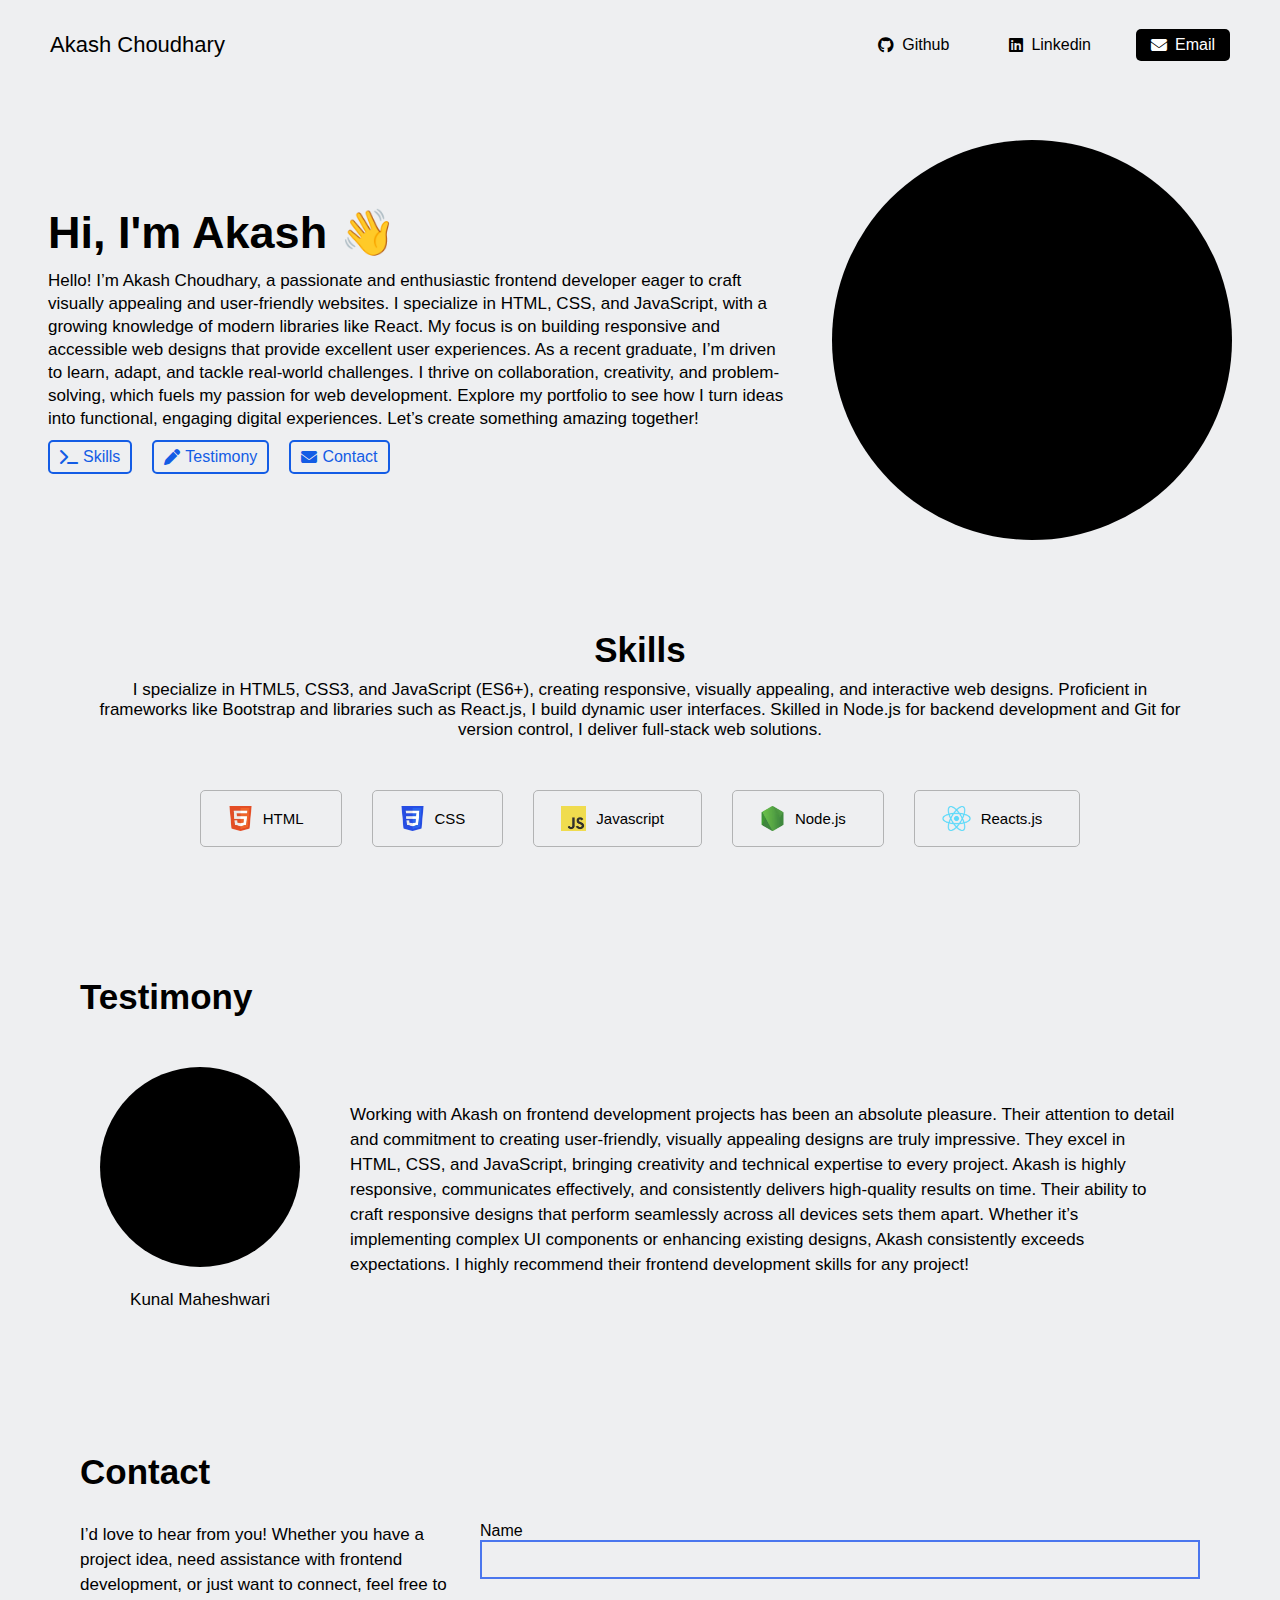
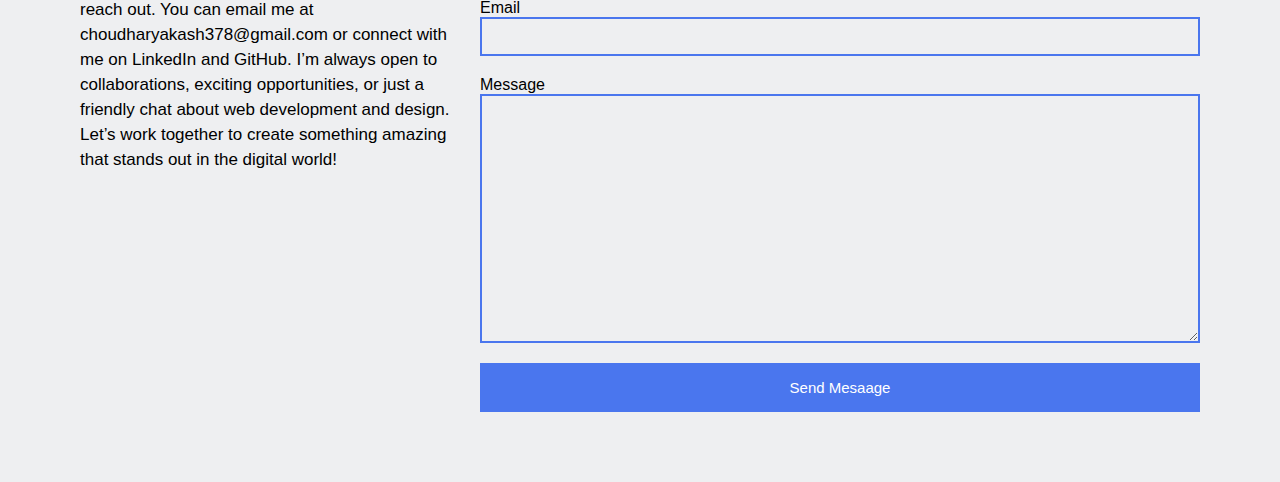
==== Potfolio Website/index.html @ 3acafe72 "portfolio" ====
<!DOCTYPE html>
<html lang="en">
<head>
    <meta charset="UTF-8">
    <meta name="viewport" content="width=device-width, initial-scale=1.0">
    <link rel="stylesheet" href="style.css">
    <link rel="stylesheet" href="https://cdnjs.cloudflare.com/ajax/libs/font-awesome/6.7.2/css/all.min.css">
    <title>Portfolio Website</title>
</head>
<body>
    <nav>
        <div class="heading">
            <h4>Akash Choudhary</h4>
        </div>

        <div class="left-side">
            <div class="Github">
                <i class="fa-brands fa-github"></i>
                <a href="#">Github</a>
            </div>
            <div class="Linkedin">
                <i class="fa-brands fa-linkedin"></i>
                <a href="#">Linkedin</a>
            </div>
            <div class="Email">
            <i class="fa-solid fa-envelope"></i>
            <a href="#">Email</a>
            </div>
        </div>
    </nav>

    <div class="main-content">
        <div class="Introduction">
            <h3>Hi, I'm Akash 👋</h3>
        
            <p>Hello! I’m Akash Choudhary, a passionate and enthusiastic frontend developer eager to craft visually appealing and user-friendly websites. I specialize in HTML, CSS, and JavaScript, with a growing knowledge of modern libraries like React. My focus is on building responsive and accessible web designs that provide excellent user experiences. As a recent graduate, I’m driven to learn, adapt, and tackle real-world challenges. I thrive on collaboration, creativity, and problem-solving, which fuels my passion for web development. Explore my portfolio to see how I turn ideas into functional, engaging digital experiences. Let’s create something amazing together!</p>

            <div class="Details">
                <div class="Details-box">
                    <i class="fa-solid fa-terminal"></i>
                    <!-- <p id="skills-click">Skills</p> -->
                     <a href="#skills-click"> Skills</a>
                </div>
                <div class="Details-box">
                    <i class="fa-solid fa-pen"></i>
                    <!-- <p>Testimony</p> -->
                     <a href="#Testimony-click">Testimony</a>
                </div>
                <div class="Details-box">
                    <i class="fa-solid fa-envelope"></i>
                   <!-- <p>Contact</p> -->
                    <a href="#Contact-click">Contact</a>
                </div>
            </div>
        </div>
        <div class="Photo"></div>
    </div>
    <div id="skills-click" class="Skills">
         <h2>Skills</h2>
        <p>
I specialize in HTML5, CSS3, and JavaScript (ES6+), creating responsive, visually appealing, and interactive web designs. Proficient in frameworks like Bootstrap and libraries such as React.js, I build dynamic user interfaces. Skilled in Node.js for backend development and Git for version control, I deliver full-stack web solutions.</p>

        <div class="main-skills">
            <div class="boxes">
                <img class="all-images" src="./images/html-logo.webp" alt="">
                <p>HTML</p>
            </div>
            <div class="boxes">
                <img class="all-images" src="./images/css-logo.webp" alt="">
                <p>CSS</p>
            </div>
            <div class="boxes">
                <img class="all-images" src="./images/javascript-logo.webp" alt="">
                <p>Javascript</p>
            </div>
            <div class="boxes">
                <img class="all-images" src="./images/node-logo.webp" alt="">
                <p>Node.js</p>
            </div>
            <div class="boxes">
                <img class="all-images" src="./images/react-logo.webp" alt="">
                <p>Reacts.js</p>
            </div>
        </div>
    </div>
 <div class="testimony">
    <h2 id="Testimony-click">Testimony</h2>
    <div class="inner-content">
        <div class="circle-content">
        <div class="circl1"></div>
        <p>Kunal Maheshwari</p>
     </div>
     <p>Working with Akash on frontend development projects has been an absolute pleasure. Their attention to detail and commitment to creating user-friendly, visually appealing designs are truly impressive. They excel in HTML, CSS, and JavaScript, bringing creativity and technical expertise to every project. Akash is highly responsive, communicates effectively, and consistently delivers high-quality results on time. Their ability to craft responsive designs that perform seamlessly across all devices sets them apart. Whether it’s implementing complex UI components or enhancing existing designs, Akash consistently exceeds expectations. I highly recommend their frontend development skills for any project!</p>
        </div>
    
</div>
</div> 

 <div id="Contact-click" class="contact">
        <h2>Contact</h2>

    <div class="contact-data">
        <div class="contact-content">
       I’d love to hear from you! Whether you have a project idea, need assistance with frontend development, or just want to connect, feel free to reach out. You can email me at choudharyakash378@gmail.com or connect with me on LinkedIn and GitHub. I’m always open to collaborations, exciting opportunities, or just a friendly chat about web development and design. Let’s work together to create something amazing that stands out in the digital world!







        </div>
        <div class="contact-form">
          <form action="">
            <label for="Name">Name</label>
            <input type="text" >
            <label for="Email">Email</label>
            <input type="email">
            <label for="Message">Message</label>
            <textarea name="" id="" rows="15"></textarea>
            <button type="submit">Send Mesaage</button>
        </form>
    </div>

    </div>
</div> 


</body>
</html>
---- Potfolio Website/style.css ----
* {
  margin: 0;
  padding: 0;
  box-sizing: border-box;
  font-family: "Lucida Sans", "Lucida Sans Regular", "Lucida Grande",
    "Lucida Sans Unicode", Geneva, Verdana, sans-serif;
}

body,
html {
  background-color: #eeeff1;
  height: 100%;
  width: 100%;
}
nav {
  height: 10vh;
  /* background-color: rgb(255, 0, 242); */
  display: flex;
  align-items: center;
  justify-content: space-between;
  padding: 40px 50px;
  /* gap: 20px; */
}

.heading h4 {
  font-size: 22px;
  font-weight: 500;
}

.left-side {
  display: flex;
  justify-content: center;
  align-items: center;
  gap: 30px;
}
.left-side a {
  text-decoration: none;
  color: black;
}
.Github {
  display: flex;
  align-items: center;
  justify-content: center;
  gap: 8px;
  padding: 7px 15px;
  border-radius: 5px;
}
.Github:hover {
  background-color: black;
  color: white;
}

.Github:hover a {
  color: white;
}

.Linkedin {
  display: flex;
  align-items: center;
  justify-content: center;
  gap: 8px;
  padding: 7px 15px;
  border-radius: 5px;
}
.Linkedin:hover {
  background-color: black;
  color: white;
}
.Linkedin:hover a {
  color: white;
}
.Email {
  cursor: pointer;
  display: flex;
  align-items: center;
  justify-content: center;
  gap: 8px;
  background-color: black;
  /* height: 20px; */
  color: white;
  padding: 7px 15px;
  border-radius: 5px;
}
.Email a {
  color: white;
}
.main-content {
  display: flex;
  justify-content: space-around;
  align-items: center;
  padding: 50px 25px;
  width: 100%;
}
.Introduction {
  width: 60%;
  padding: 50px 0px;
}
.Introduction h3 {
  font-size: 45px;
}
.Introduction p {
  line-height: 25px;
  font-size: 17px;
  padding: 10px 0px;
  line-height: 23px;
}
.Details-box a {
  display: inline-block;
  text-decoration: none;
  color: rgb(19, 92, 229);
}
/* .Details-box a:hover
{
    color: black;
   
} */


.Details {
  display: flex;
  gap: 20px;
}

.Details-box {
  border: 2px solid rgb(19, 92, 229);
  padding: 6px 10px;
  display: flex;
  justify-content: center;
  align-items: center;
  gap: 5px;
  border-radius: 5px;
  color: rgb(19, 92, 229);
  cursor: pointer;
}
/* ..Details-box a:hover
{

} */
.Details-box:hover {
  border: 2px solid black;
  color: black;
}
.Details-box:hover a {
  color: black;
}

.Photo {
  height: 400px;
  width: 400px;
  background-color: black;
  border-radius: 50%;
  flex-shrink: 0;
}
.Skills {
  padding: 40px 80px;
}
.Skills h2 {
  font-size: 35px;
  text-align: center;
}
.Skills p {
  text-align: center;
  padding: 10px;
  font-size: 17px;
}
.main-skills {
  display: flex;
  align-items: center;
  justify-content: center;
  padding: 40px 80px;
  width: 100%;
  gap: 30px;
}
.boxes {
  display: flex;
  align-items: center;
  justify-content: center;
  border: 1px solid rgb(178, 179, 180);
  /* padding:  2px 40px; */
  border-radius: 5px;
  padding: 1vh 3vh;
  /* width: 28vh; */
  /* width: 100%; */
}
.boxes p {
  font-size: 15px;
  font-weight: 400;
}
.all-images {
  height: 25px;
}
.testimony {
  padding: 50px 80px;
}
.testimony h2 {
  font-size: 35px;
}
.testimony p {
  line-height: 25px;
  font-size: 17px;
}
.inner-content {
  padding: 50px 20px;
  display: flex;
  align-items: center;
  justify-content: flex-start;
  gap: 50px;
}
.inner-content p {
  width: 80%;
}
.circle-content {
  display: flex;
  flex-direction: column;
  justify-content: center;
  align-items: center;
  gap: 20px;
}
.circl1 {
  height: 200px;
  width: 200px;
  border-radius: 50%;
  background-color: black;
}
.circle-content p {
  text-align: center;
}
.contact {
  padding: 40px 80px;
}
.contact h2 {
  font-size: 35px;
}

.contact-data {
  padding: 30px 0px;
  display: flex;
  gap: 20px;
}
.contact-content {
  font-size: 17px;
  line-height: 25px;
}

.contact-form form {
  display: flex;
  flex-direction: column;
}
.contact-form form input {
  margin-bottom: 20px;
  padding: 10px 10px;
  border: 2px solid #4a76ee;
  background-color: #eeeff1;
  width: 80vh;
  outline: none;
}
.contact-form form input:active {
  border: 2px solid #4a76ee;
}
/* .contact-form form input:active {
  border: 2px solid #4a76ee;
} */
.contact-form form textarea {
  margin-bottom: 20px;
  border: 2px solid #4a76ee;
  text-decoration: none;
  outline: none;
  width: 80vh;
  background-color: #eeeff1;
  padding: 10px 10px;
}
.contact-form form button {
  padding: 16px 200px;
  font-size: 15px;
  background-color: #4a76ee;
  border: none;
  color: white;
  width: 80vh;
}
.contact-form form button:hover {
  background-color: #2a5eef;
}
@media  (max-width: 700px) {
   nav
   {
    flex-wrap: wrap;
   }
  nav .heading h4 {
    font-size: 16px;
  }
  .Introduction
  {
    width: 100%;
  }
  
  .left-side
  {
    gap: 10px;
  }
  .left-side a
{
  font-size: 13px;
}
.Github
{
  padding: 5px 10px;
  border-radius: 2px;
}

.Linkedin
{
  padding: 5px 10px;
  border-radius: 2px;
}

.Email
{
   padding: 5px 10px;
  border-radius: 2px;
}

.main-content {
    flex-direction: column-reverse;
  }

  .main-content .Photo
  {
    height: 230px;
    width: 230px;
  }

  .Introduction h3
  {
    font-size: 30px;
    text-align: center;
    margin-bottom: 20px;
  }


    .Introduction p
    {
      font-size: 16px;
      font-weight: 400;
      width: 100%;
      text-align: center;
    
    }
    .Details
    {
      gap: 10px;
      justify-content: center;
    }
    .Details-box
  {
    padding: 3px 6px;

  }
  .Details-box a
  {
    font-size: 13px;
  }

  .Details-box .fa-pen
  {
    font-size: 13px;
  }
  .Details-box .fa-terminal
  {
    font-size: 13px;
  }

  .Details-box .fa-envelope
  {
    font-size: 13px;
  }
  .Skills
{
  padding: 20px 20px;
}
.Skills
{
  font-size: 16px;
}

  .Skills h2
  {
    font-size: 30px;
  }
  .boxes p
  {
    font-size: 13px;
    padding: 5px;
  }

  .main-skills
  {
    gap: 5px;
    font-size: 12px;
    flex-wrap: wrap;
  }
  .boxes
  {
    padding: 0.3vh 0.8vh;
  }
  .all-images
  {
    height: 19px;
  }

  .testimony
  {
    padding: 50px 20px;
    width: 100%;
  }
  .circl1
  {
        height: 160px;
    width: 160px;
  }
  .testimony p 
  {
    font-size: 14px;
    font-weight: 400;
  }
  .testimony h2 {
    font-size: 30px;
    text-align: center;
}
  .inner-content 
  {
    flex-direction: column;
  }
  .inner-content p {
    width: 100%;
    font-size: 15px;
    text-align: center;
}
.contact {
    padding: 50px 20px;
}
.contact-data {
    
    flex-direction: column;
}
.contact h2 {
    font-size: 30px;
    text-align: center;
}
.contact-content {
    font-size: 15px;
    line-height: 25px;
}
.contact-form form input {
    margin-bottom: 20px;
    padding: 7px 7px;
    border: 2px solid #4a76ee;
    background-color: #eeeff1;
    width: 100%;
    outline: none;
}
.contact-form form textarea {
  width: 100%;
}
.contact-form form button {
    padding: 10px;
    font-size: 13px;
    background-color: #4a76ee;
    border: none;
    color: white;
    width: 100%;
}
.contact-form form button {
        padding: 10px;
        font-size: 13px;
}
}
/* @media (max-width: 700px) {
  .main-skills {
    gap: 10px;
    width: 100%;
    /* flex-wrap: nowrap; 
  }
  .boxes {
    font-size: 10px;
    font-weight: 400;
    padding: 0.5vh 1vh;
  }
  .all-images {
    height: 15px;
  }
  .Skills h2 {
    font-size: 17px;
  }

  .Skills p {
    font-size: 8px;
  }
} */
/* @media (max-width: 1000px) {
  .heading h4 {
    font-size: 19px;
    font-weight: 500;
    display: inline-block;
  }

  .main-content {
    flex-direction: column-reverse;
  }
  .main-content .Introduction h3 {
    text-align: center;
  }
  .Details {
    align-items: center;
    justify-content: center;
  }

  .Photo {
    height: 300px;
    width: 300px;
  }

  .main-skills {
    gap: 20px;
    width: 100%;
  }
  .boxes {
    padding: 0.1vh 0.5vh;
    width: 100%;
  }
  .boxes p {
    font-size: 10px;
    font-weight: 400;
  }
  .Skills h2 {
    font-size: 23px;
  }

  .Skills p {
    font-size: 13px;
  }
  .all-images {
    height: 18px;
  }

  .inner-content {
    flex-direction: column;
  }
  .contact-data {
    flex-direction: column;
  }
} */
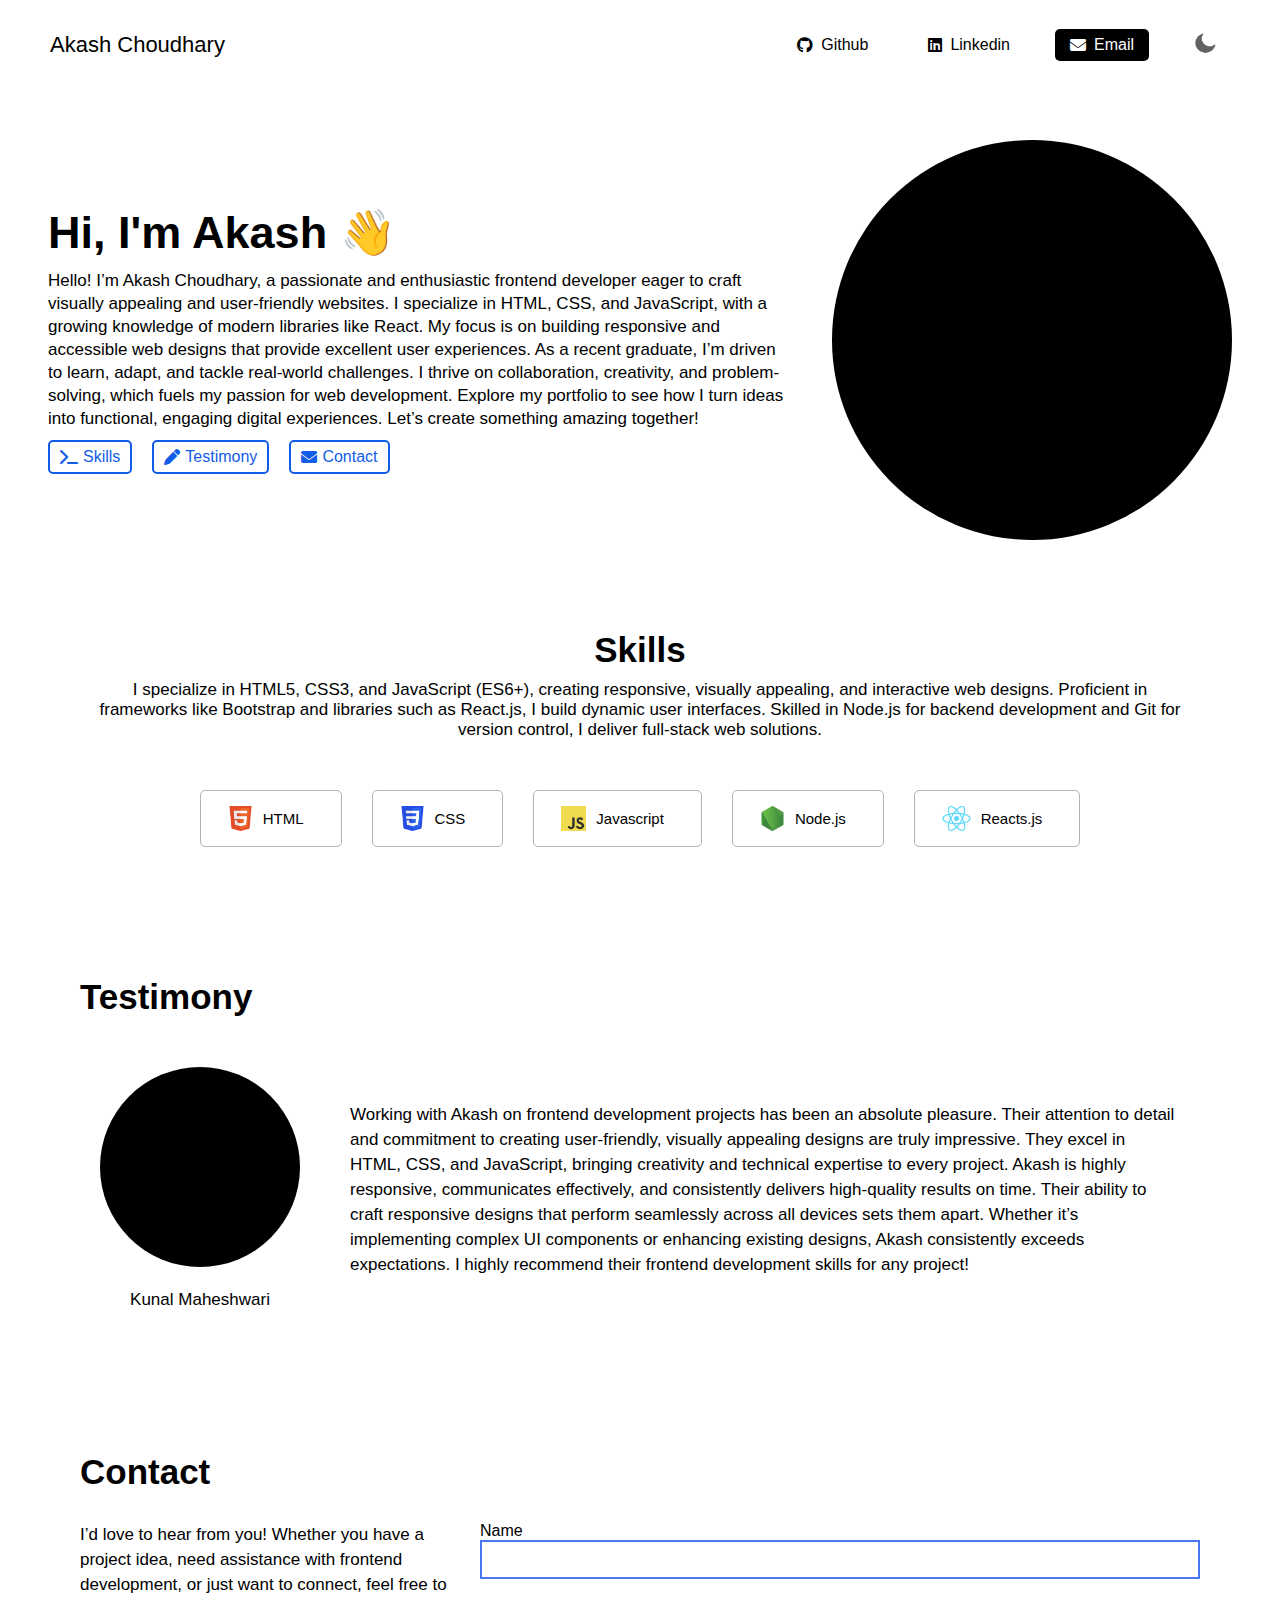
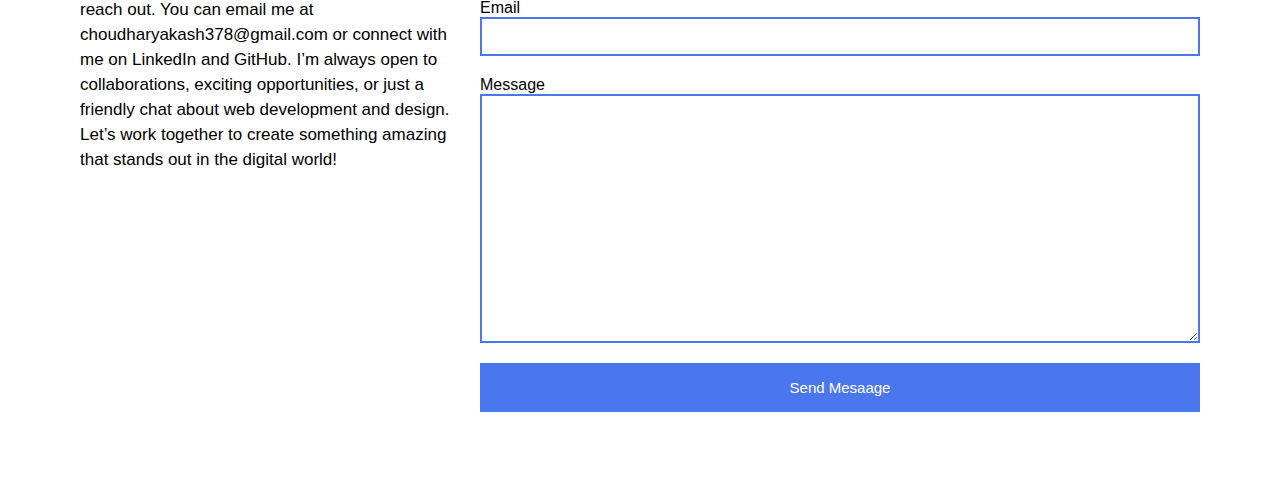
==== commit 60752adf: "changes to portfolio" ====
--- a/Potfolio Website/index.html
+++ b/Potfolio Website/index.html
@@ -26,6 +26,9 @@
             <i class="fa-solid fa-envelope"></i>
             <a href="#">Email</a>
             </div>
+            <div class="moon">
+            <img id="darkmoon" src="dark theme icon/moon.png" alt="">
+            </div>
         </div>
     </nav>
 
@@ -53,7 +56,9 @@
                 </div>
             </div>
         </div>
-        <div class="Photo"></div>
+        <div class="Photo">
+            <!-- <img src="./akash photo.jpg" alt=""> -->
+        </div>
     </div>
     <div id="skills-click" class="Skills">
          <h2>Skills</h2>
@@ -125,6 +130,6 @@
     </div>
 </div> 
 
-
+<script src="script.js"></script>
 </body>
 </html>--- a/Potfolio Website/style.css
+++ b/Potfolio Website/style.css
@@ -5,13 +5,29 @@
   font-family: "Lucida Sans", "Lucida Sans Regular", "Lucida Grande",
     "Lucida Sans Unicode", Geneva, Verdana, sans-serif;
 }
-
-body,
-html {
-  background-color: #eeeff1;
+:root{
+  --primary-color:white;
+  --secondary-color:black;
+}
+
+body.dark-theme
+{
+  --primary-color:black  !important;
+  --secondary-color:white !important;
+}
+
+body.dark-theme main-content
+
+
+html,body {
+  background-color: var(--primary-color);
   height: 100%;
   width: 100%;
-}
+  color: var(--secondary-color);
+}
+
+
+
 nav {
   height: 10vh;
   /* background-color: rgb(255, 0, 242); */
@@ -35,7 +51,7 @@
 }
 .left-side a {
   text-decoration: none;
-  color: black;
+  color: var(--secondary-color);
 }
 .Github {
   display: flex;
@@ -46,12 +62,12 @@
   border-radius: 5px;
 }
 .Github:hover {
-  background-color: black;
-  color: white;
+  background-color: var(--secondary-color);
+  color: var(--primary-color);
 }
 
 .Github:hover a {
-  color: white;
+  color: var(--primary-color);
 }
 
 .Linkedin {
@@ -63,11 +79,11 @@
   border-radius: 5px;
 }
 .Linkedin:hover {
-  background-color: black;
-  color: white;
+  background-color: var(--secondary-color);
+  color: var(--primary-color);
 }
 .Linkedin:hover a {
-  color: white;
+  color: var(--primary-color);
 }
 .Email {
   cursor: pointer;
@@ -75,15 +91,38 @@
   align-items: center;
   justify-content: center;
   gap: 8px;
-  background-color: black;
+  background-color: var(--secondary-color);
   /* height: 20px; */
-  color: white;
+  color: var(--primary-color);
   padding: 7px 15px;
   border-radius: 5px;
 }
 .Email a {
-  color: white;
-}
+  color: var(--primary-color);
+}
+
+.moon{
+ 
+  border-radius: 50%;
+   padding: 10px 13px;
+   cursor: pointer;
+ 
+   overflow: hidden;
+
+}
+
+#darkmoon
+{
+  height: 25px;
+  width: 25px;
+  object-fit: contain;
+  color: aliceblue;
+}
+/* .moon:hover
+{
+  color: var(--primary-color);
+  background-color: var(--secondary-color);
+} */
 .main-content {
   display: flex;
   justify-content: space-around;
@@ -137,20 +176,29 @@
 
 } */
 .Details-box:hover {
-  border: 2px solid black;
-  color: black;
+  border: 2px solid var(--secondary-color);
+  color: var(--secondary-color);
 }
 .Details-box:hover a {
-  color: black;
+  color: var(--secondary-color);
 }
 
 .Photo {
   height: 400px;
   width: 400px;
-  background-color: black;
+  background-color: var(--secondary-color);
   border-radius: 50%;
   flex-shrink: 0;
-}
+  /* overflow: hidden; */
+}
+/* .Photo img
+{ */
+
+  /* object-fit: contain; */
+  /* object-position: top; */
+  /* height: 100%;
+  width: 100%; */
+/* } */
 .Skills {
   padding: 40px 80px;
 }
@@ -220,7 +268,7 @@
   height: 200px;
   width: 200px;
   border-radius: 50%;
-  background-color: black;
+  background-color: var(--secondary-color);
 }
 .circle-content p {
   text-align: center;
@@ -250,7 +298,7 @@
   margin-bottom: 20px;
   padding: 10px 10px;
   border: 2px solid #4a76ee;
-  background-color: #eeeff1;
+  background-color: var(--primary-color);
   width: 80vh;
   outline: none;
 }
@@ -266,7 +314,7 @@
   text-decoration: none;
   outline: none;
   width: 80vh;
-  background-color: #eeeff1;
+  background-color: var(--primary-color);
   padding: 10px 10px;
 }
 .contact-form form button {
@@ -274,7 +322,7 @@
   font-size: 15px;
   background-color: #4a76ee;
   border: none;
-  color: white;
+  color: var(--primary-color);
   width: 80vh;
 }
 .contact-form form button:hover {
@@ -454,7 +502,7 @@
     margin-bottom: 20px;
     padding: 7px 7px;
     border: 2px solid #4a76ee;
-    background-color: #eeeff1;
+    background-color: var(--primary-color);
     width: 100%;
     outline: none;
 }
@@ -466,7 +514,7 @@
     font-size: 13px;
     background-color: #4a76ee;
     border: none;
-    color: white;
+    color: var(--primary-color);
     width: 100%;
 }
 .contact-form form button {
